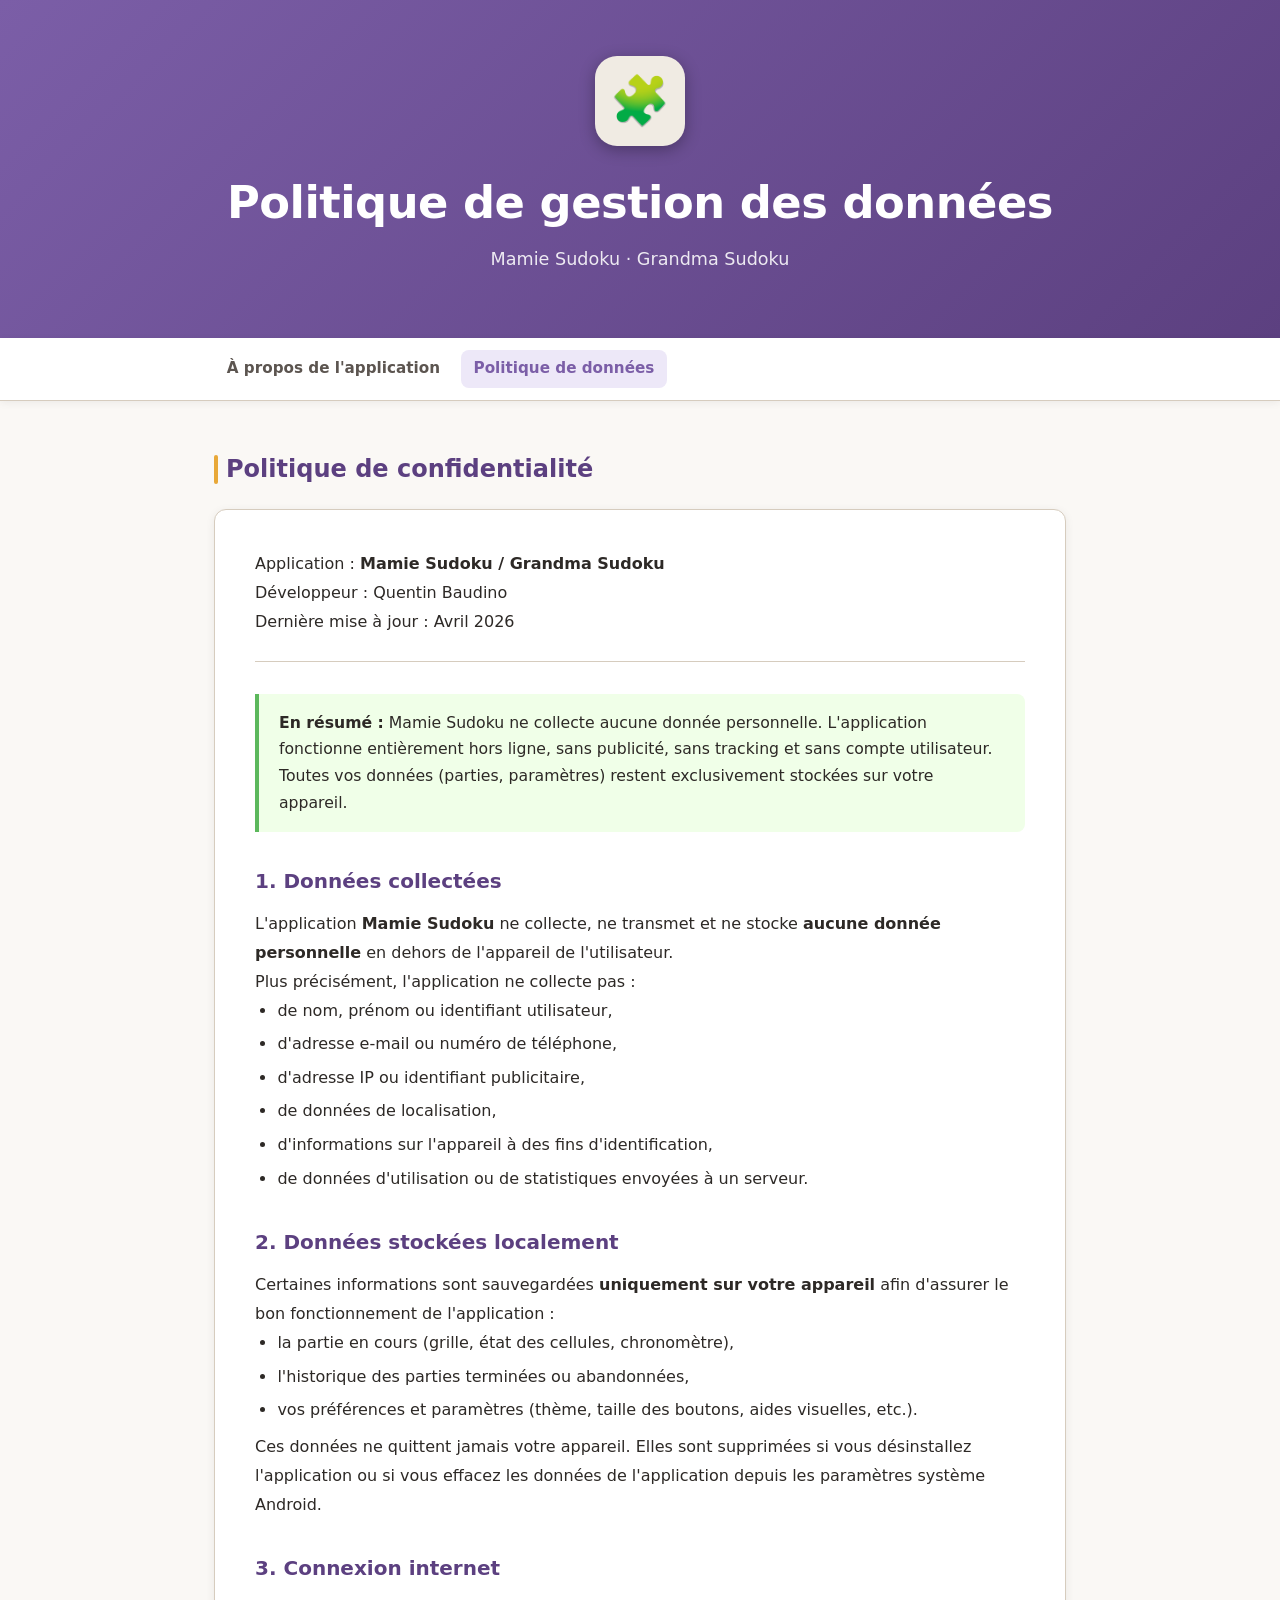
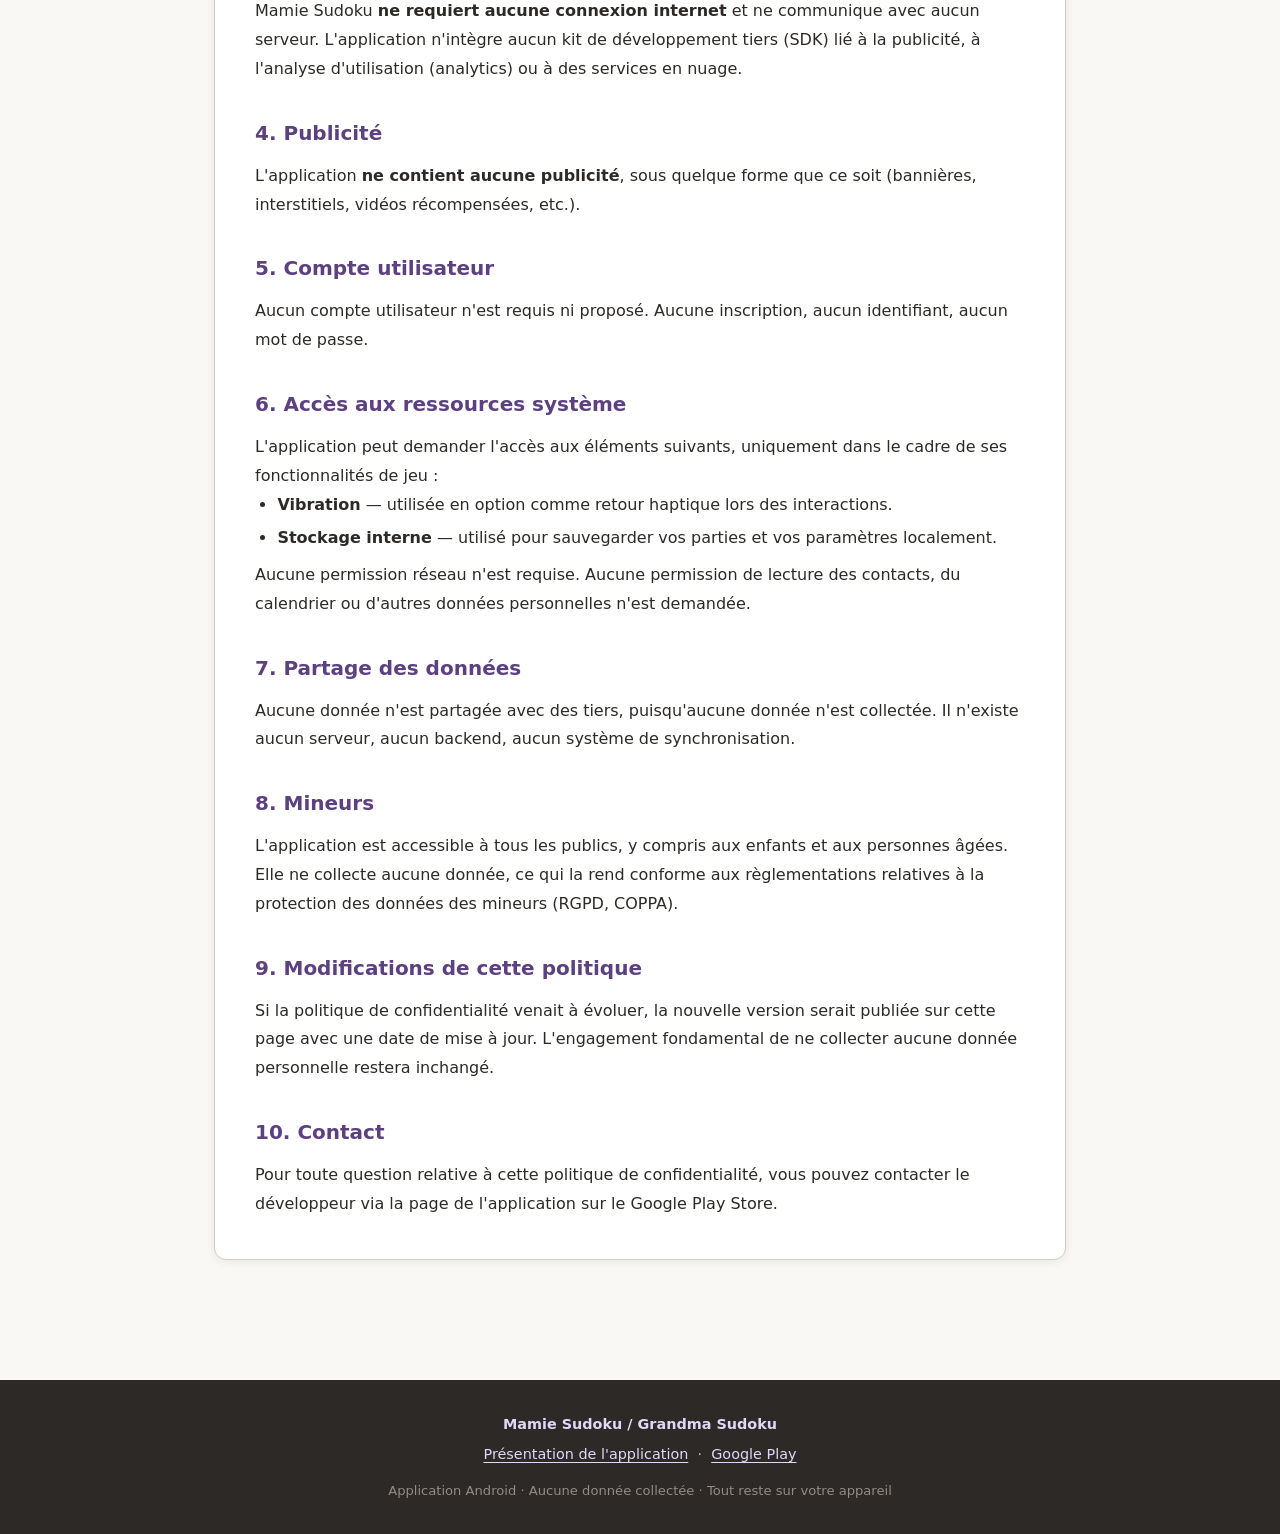
==== privacy.html @ 6152c251 "Create static website for Grandma Sudoku / Mamie Sudoku Agent-Logs-Url: https://github.com/quentinbd" ====
<!DOCTYPE html>
<html lang="fr">
<head>
  <meta charset="UTF-8" />
  <meta name="viewport" content="width=device-width, initial-scale=1.0" />
  <title>Politique de gestion des données – Mamie Sudoku</title>
  <meta name="description" content="Politique de confidentialité et de gestion des données de l'application Android Mamie Sudoku (Grandma Sudoku). L'application ne collecte aucune donnée personnelle." />
  <link rel="stylesheet" href="css/style.css" />
</head>
<body>

  <a class="skip-link" href="#main-content">Aller au contenu principal</a>

  <!-- ===== HERO ===== -->
  <header class="site-header" role="banner">
    <div class="container">
      <div class="app-icon" role="img" aria-label="Icône de l'application Mamie Sudoku">🧩</div>
      <h1>Politique de gestion des données</h1>
      <p class="header-subtitle">Mamie Sudoku · Grandma Sudoku</p>
    </div>
  </header>

  <!-- ===== NAV ===== -->
  <nav class="site-nav" aria-label="Navigation principale">
    <div class="container">
      <a href="index.html">À propos de l'application</a>
      <a href="privacy.html" class="active">Politique de données</a>
    </div>
  </nav>

  <!-- ===== MAIN ===== -->
  <main id="main-content">
    <div class="container">
      <section aria-labelledby="privacy-title">
        <h2 class="section-title" id="privacy-title">Politique de confidentialité</h2>

        <div class="policy-content">

          <p class="policy-meta">
            Application&nbsp;: <strong>Mamie Sudoku / Grandma Sudoku</strong><br />
            Développeur&nbsp;: Quentin Baudino<br />
            Dernière mise à jour&nbsp;: Avril 2026
          </p>

          <div class="highlight-box">
            <strong>En résumé&nbsp;:</strong> Mamie Sudoku ne collecte aucune donnée personnelle.
            L'application fonctionne entièrement hors ligne, sans publicité, sans tracking et sans compte utilisateur.
            Toutes vos données (parties, paramètres) restent exclusivement stockées sur votre appareil.
          </div>

          <h2>1. Données collectées</h2>
          <p>
            L'application <strong>Mamie Sudoku</strong> ne collecte, ne transmet et ne stocke
            <strong>aucune donnée personnelle</strong> en dehors de l'appareil de l'utilisateur.
          </p>
          <p>
            Plus précisément, l'application ne collecte pas&nbsp;:
          </p>
          <ul>
            <li>de nom, prénom ou identifiant utilisateur,</li>
            <li>d'adresse e-mail ou numéro de téléphone,</li>
            <li>d'adresse IP ou identifiant publicitaire,</li>
            <li>de données de localisation,</li>
            <li>d'informations sur l'appareil à des fins d'identification,</li>
            <li>de données d'utilisation ou de statistiques envoyées à un serveur.</li>
          </ul>

          <h2>2. Données stockées localement</h2>
          <p>
            Certaines informations sont sauvegardées <strong>uniquement sur votre appareil</strong>
            afin d'assurer le bon fonctionnement de l'application&nbsp;:
          </p>
          <ul>
            <li>la partie en cours (grille, état des cellules, chronomètre),</li>
            <li>l'historique des parties terminées ou abandonnées,</li>
            <li>vos préférences et paramètres (thème, taille des boutons, aides visuelles, etc.).</li>
          </ul>
          <p>
            Ces données ne quittent jamais votre appareil. Elles sont supprimées si vous désinstallez l'application
            ou si vous effacez les données de l'application depuis les paramètres système Android.
          </p>

          <h2>3. Connexion internet</h2>
          <p>
            Mamie Sudoku <strong>ne requiert aucune connexion internet</strong> et ne communique avec aucun serveur.
            L'application n'intègre aucun kit de développement tiers (SDK) lié à la publicité, à l'analyse
            d'utilisation (analytics) ou à des services en nuage.
          </p>

          <h2>4. Publicité</h2>
          <p>
            L'application <strong>ne contient aucune publicité</strong>, sous quelque forme que ce soit (bannières,
            interstitiels, vidéos récompensées, etc.).
          </p>

          <h2>5. Compte utilisateur</h2>
          <p>
            Aucun compte utilisateur n'est requis ni proposé. Aucune inscription, aucun identifiant,
            aucun mot de passe.
          </p>

          <h2>6. Accès aux ressources système</h2>
          <p>
            L'application peut demander l'accès aux éléments suivants, uniquement dans le cadre de ses fonctionnalités
            de jeu&nbsp;:
          </p>
          <ul>
            <li><strong>Vibration</strong> — utilisée en option comme retour haptique lors des interactions.</li>
            <li><strong>Stockage interne</strong> — utilisé pour sauvegarder vos parties et vos paramètres localement.</li>
          </ul>
          <p>
            Aucune permission réseau n'est requise. Aucune permission de lecture des contacts,
            du calendrier ou d'autres données personnelles n'est demandée.
          </p>

          <h2>7. Partage des données</h2>
          <p>
            Aucune donnée n'est partagée avec des tiers, puisqu'aucune donnée n'est collectée.
            Il n'existe aucun serveur, aucun backend, aucun système de synchronisation.
          </p>

          <h2>8. Mineurs</h2>
          <p>
            L'application est accessible à tous les publics, y compris aux enfants et aux personnes âgées.
            Elle ne collecte aucune donnée, ce qui la rend conforme aux règlementations relatives
            à la protection des données des mineurs (RGPD, COPPA).
          </p>

          <h2>9. Modifications de cette politique</h2>
          <p>
            Si la politique de confidentialité venait à évoluer, la nouvelle version serait publiée
            sur cette page avec une date de mise à jour. L'engagement fondamental de ne collecter
            aucune donnée personnelle restera inchangé.
          </p>

          <h2>10. Contact</h2>
          <p>
            Pour toute question relative à cette politique de confidentialité, vous pouvez contacter
            le développeur via la page de l'application sur le Google Play Store.
          </p>

        </div>
      </section>
    </div>
  </main>

  <!-- ===== FOOTER ===== -->
  <footer class="site-footer" role="contentinfo">
    <div class="container">
      <p>
        <strong style="color:#e0d8f8;">Mamie Sudoku / Grandma Sudoku</strong>
      </p>
      <p>
        <a href="index.html">Présentation de l'application</a>
        &nbsp;·&nbsp;
        <a href="https://play.google.com/store" rel="noopener noreferrer">Google Play</a>
      </p>
      <p style="margin-top: 0.8rem; font-size: 0.82rem; opacity: 0.65;">
        Application Android · Aucune donnée collectée · Tout reste sur votre appareil
      </p>
    </div>
  </footer>

</body>
</html>
---- css/style.css ----
/* =========================================================
   Grandma Sudoku – Static Website Styles
   ========================================================= */

/* ---------- Reset & Base ---------- */
*, *::before, *::after {
  box-sizing: border-box;
  margin: 0;
  padding: 0;
}

:root {
  --color-bg:          #faf8f5;
  --color-bg-alt:      #f0ebe3;
  --color-surface:     #ffffff;
  --color-primary:     #7b5ea7;
  --color-primary-dk:  #5c4080;
  --color-accent:      #e8a838;
  --color-text:        #2d2926;
  --color-text-light:  #5c5550;
  --color-border:      #d6ccbe;
  --color-badge-bg:    #ede8f8;
  --color-badge-text:  #5c4080;
  --radius:            12px;
  --radius-sm:         8px;
  --shadow:            0 4px 20px rgba(0,0,0,0.08);
  --shadow-card:       0 2px 10px rgba(0,0,0,0.07);
  --font:              'Segoe UI', system-ui, -apple-system, sans-serif;
  --max-w:             900px;
  --transition:        0.2s ease;
}

html {
  scroll-behavior: smooth;
}

body {
  font-family: var(--font);
  background: var(--color-bg);
  color: var(--color-text);
  line-height: 1.7;
  font-size: 1.05rem;
}

a {
  color: var(--color-primary);
  text-decoration: underline;
  text-underline-offset: 3px;
  transition: color var(--transition);
}

a:hover {
  color: var(--color-primary-dk);
}

img {
  max-width: 100%;
}

/* ---------- Layout helpers ---------- */
.container {
  max-width: var(--max-w);
  margin: 0 auto;
  padding: 0 1.5rem;
}

/* ---------- Skip link (accessibility) ---------- */
.skip-link {
  position: absolute;
  top: -100%;
  left: 1rem;
  background: var(--color-primary);
  color: #fff;
  padding: 0.5rem 1rem;
  border-radius: var(--radius-sm);
  font-weight: 600;
  z-index: 1000;
  text-decoration: none;
}
.skip-link:focus {
  top: 1rem;
}

/* ---------- Header / Hero ---------- */
.site-header {
  background: linear-gradient(135deg, var(--color-primary) 0%, #5c4080 100%);
  color: #fff;
  padding: 3.5rem 0 2.5rem;
  text-align: center;
}

.app-icon {
  width: 90px;
  height: 90px;
  border-radius: 22px;
  margin-bottom: 1.2rem;
  box-shadow: 0 4px 16px rgba(0,0,0,0.3);
  background: var(--color-bg-alt);
  display: inline-flex;
  align-items: center;
  justify-content: center;
  font-size: 3rem;
}

.site-header h1 {
  font-size: clamp(1.8rem, 5vw, 2.8rem);
  font-weight: 800;
  letter-spacing: -0.5px;
  margin-bottom: 0.25rem;
}

.header-subtitle {
  font-size: 1.1rem;
  opacity: 0.88;
  margin-bottom: 1.4rem;
}

.badge-row {
  display: flex;
  flex-wrap: wrap;
  gap: 0.6rem;
  justify-content: center;
}

.badge {
  display: inline-flex;
  align-items: center;
  gap: 0.35rem;
  background: rgba(255,255,255,0.18);
  border: 1px solid rgba(255,255,255,0.3);
  border-radius: 999px;
  padding: 0.3rem 0.85rem;
  font-size: 0.88rem;
  font-weight: 600;
  color: #fff;
  backdrop-filter: blur(4px);
}

/* ---------- Nav ---------- */
.site-nav {
  background: var(--color-surface);
  border-bottom: 1px solid var(--color-border);
  position: sticky;
  top: 0;
  z-index: 100;
  box-shadow: 0 2px 8px rgba(0,0,0,0.06);
}

.site-nav .container {
  display: flex;
  gap: 0.5rem;
  padding-top: 0.75rem;
  padding-bottom: 0.75rem;
  overflow-x: auto;
}

.site-nav a {
  text-decoration: none;
  font-weight: 600;
  font-size: 0.95rem;
  color: var(--color-text-light);
  padding: 0.4rem 0.8rem;
  border-radius: var(--radius-sm);
  white-space: nowrap;
  transition: background var(--transition), color var(--transition);
}

.site-nav a:hover,
.site-nav a.active {
  background: var(--color-badge-bg);
  color: var(--color-primary);
}

/* ---------- Main content ---------- */
main {
  padding: 3rem 0 4rem;
}

/* ---------- Sections ---------- */
section {
  margin-bottom: 3.5rem;
}

.section-title {
  font-size: 1.5rem;
  font-weight: 700;
  color: var(--color-primary-dk);
  margin-bottom: 1.2rem;
  display: flex;
  align-items: center;
  gap: 0.5rem;
}

.section-title::before {
  content: '';
  display: inline-block;
  width: 4px;
  height: 1.2em;
  background: var(--color-accent);
  border-radius: 2px;
  flex-shrink: 0;
}

/* ---------- Description card ---------- */
.description-card {
  background: var(--color-surface);
  border-radius: var(--radius);
  box-shadow: var(--shadow-card);
  padding: 2rem;
  border: 1px solid var(--color-border);
  font-size: 1.05rem;
  line-height: 1.8;
}

/* ---------- Feature & Settings grids ---------- */
.feature-grid {
  display: grid;
  grid-template-columns: repeat(auto-fill, minmax(260px, 1fr));
  gap: 1rem;
}

.feature-card {
  background: var(--color-surface);
  border: 1px solid var(--color-border);
  border-radius: var(--radius);
  box-shadow: var(--shadow-card);
  padding: 1.25rem 1.4rem;
  display: flex;
  align-items: flex-start;
  gap: 0.8rem;
  transition: box-shadow var(--transition), transform var(--transition);
}

.feature-card:hover {
  box-shadow: var(--shadow);
  transform: translateY(-2px);
}

.feature-icon {
  font-size: 1.5rem;
  line-height: 1;
  flex-shrink: 0;
  margin-top: 0.15rem;
}

.feature-card p {
  font-size: 0.97rem;
  color: var(--color-text);
  line-height: 1.55;
}

/* ---------- Settings list ---------- */
.settings-list {
  background: var(--color-surface);
  border: 1px solid var(--color-border);
  border-radius: var(--radius);
  box-shadow: var(--shadow-card);
  overflow: hidden;
}

.settings-list li {
  display: flex;
  align-items: center;
  gap: 0.7rem;
  padding: 0.85rem 1.4rem;
  list-style: none;
  font-size: 0.98rem;
  border-bottom: 1px solid var(--color-bg-alt);
}

.settings-list li:last-child {
  border-bottom: none;
}

.settings-list .s-icon {
  font-size: 1.2rem;
  flex-shrink: 0;
}

/* ---------- Commitment / positioning strip ---------- */
.commitment-strip {
  background: linear-gradient(135deg, var(--color-badge-bg), #f5f0ff);
  border: 1px solid #d4c8f0;
  border-radius: var(--radius);
  padding: 2rem;
}

.commitment-grid {
  display: grid;
  grid-template-columns: repeat(auto-fill, minmax(190px, 1fr));
  gap: 1rem;
  margin-top: 1rem;
}

.commitment-item {
  display: flex;
  flex-direction: column;
  align-items: center;
  text-align: center;
  gap: 0.5rem;
  background: var(--color-surface);
  border-radius: var(--radius-sm);
  padding: 1.2rem 1rem;
  box-shadow: var(--shadow-card);
}

.commitment-item .ci-icon {
  font-size: 2rem;
}

.commitment-item strong {
  font-size: 0.95rem;
  color: var(--color-primary-dk);
}

.commitment-item span {
  font-size: 0.85rem;
  color: var(--color-text-light);
}

/* ---------- Platform tags ---------- */
.platform-tags {
  display: flex;
  flex-wrap: wrap;
  gap: 0.5rem;
  margin-top: 0.8rem;
}

.platform-tag {
  background: var(--color-badge-bg);
  color: var(--color-badge-text);
  border-radius: 999px;
  padding: 0.25rem 0.75rem;
  font-size: 0.88rem;
  font-weight: 600;
}

/* ---------- CTA button ---------- */
.cta-wrapper {
  text-align: center;
  margin-top: 2rem;
}

.btn-cta {
  display: inline-flex;
  align-items: center;
  gap: 0.5rem;
  background: var(--color-primary);
  color: #fff;
  font-weight: 700;
  font-size: 1rem;
  padding: 0.85rem 2rem;
  border-radius: 999px;
  text-decoration: none;
  box-shadow: 0 4px 14px rgba(123,94,167,0.4);
  transition: background var(--transition), box-shadow var(--transition), transform var(--transition);
}

.btn-cta:hover {
  background: var(--color-primary-dk);
  color: #fff;
  box-shadow: 0 6px 18px rgba(92,64,128,0.45);
  transform: translateY(-1px);
}

/* ---------- Footer ---------- */
.site-footer {
  background: var(--color-text);
  color: #c8c0bc;
  padding: 2rem 0;
  text-align: center;
  font-size: 0.9rem;
}

.site-footer a {
  color: #e0d8f8;
}

.site-footer p + p {
  margin-top: 0.4rem;
}

/* ---------- Privacy-policy page specific ---------- */
.policy-content {
  background: var(--color-surface);
  border: 1px solid var(--color-border);
  border-radius: var(--radius);
  box-shadow: var(--shadow-card);
  padding: 2.5rem;
}

.policy-content h2 {
  font-size: 1.25rem;
  color: var(--color-primary-dk);
  margin: 2rem 0 0.75rem;
}

.policy-content h2:first-child {
  margin-top: 0;
}

.policy-content p,
.policy-content li {
  font-size: 1rem;
  line-height: 1.8;
  color: var(--color-text);
}

.policy-content ul,
.policy-content ol {
  margin-left: 1.4rem;
  margin-bottom: 0.5rem;
}

.policy-content ul li {
  margin-bottom: 0.3rem;
}

.policy-meta {
  font-size: 0.9rem;
  color: var(--color-text-light);
  margin-bottom: 2rem;
  padding-bottom: 1.5rem;
  border-bottom: 1px solid var(--color-border);
}

.highlight-box {
  background: #f0ffe8;
  border-left: 4px solid #5cb85c;
  border-radius: 0 var(--radius-sm) var(--radius-sm) 0;
  padding: 1rem 1.25rem;
  margin: 1.5rem 0;
  font-size: 0.98rem;
}

/* ---------- Responsive ---------- */
@media (max-width: 600px) {
  .policy-content {
    padding: 1.5rem 1.25rem;
  }

  .description-card {
    padding: 1.4rem;
  }

  .commitment-strip {
    padding: 1.4rem;
  }
}
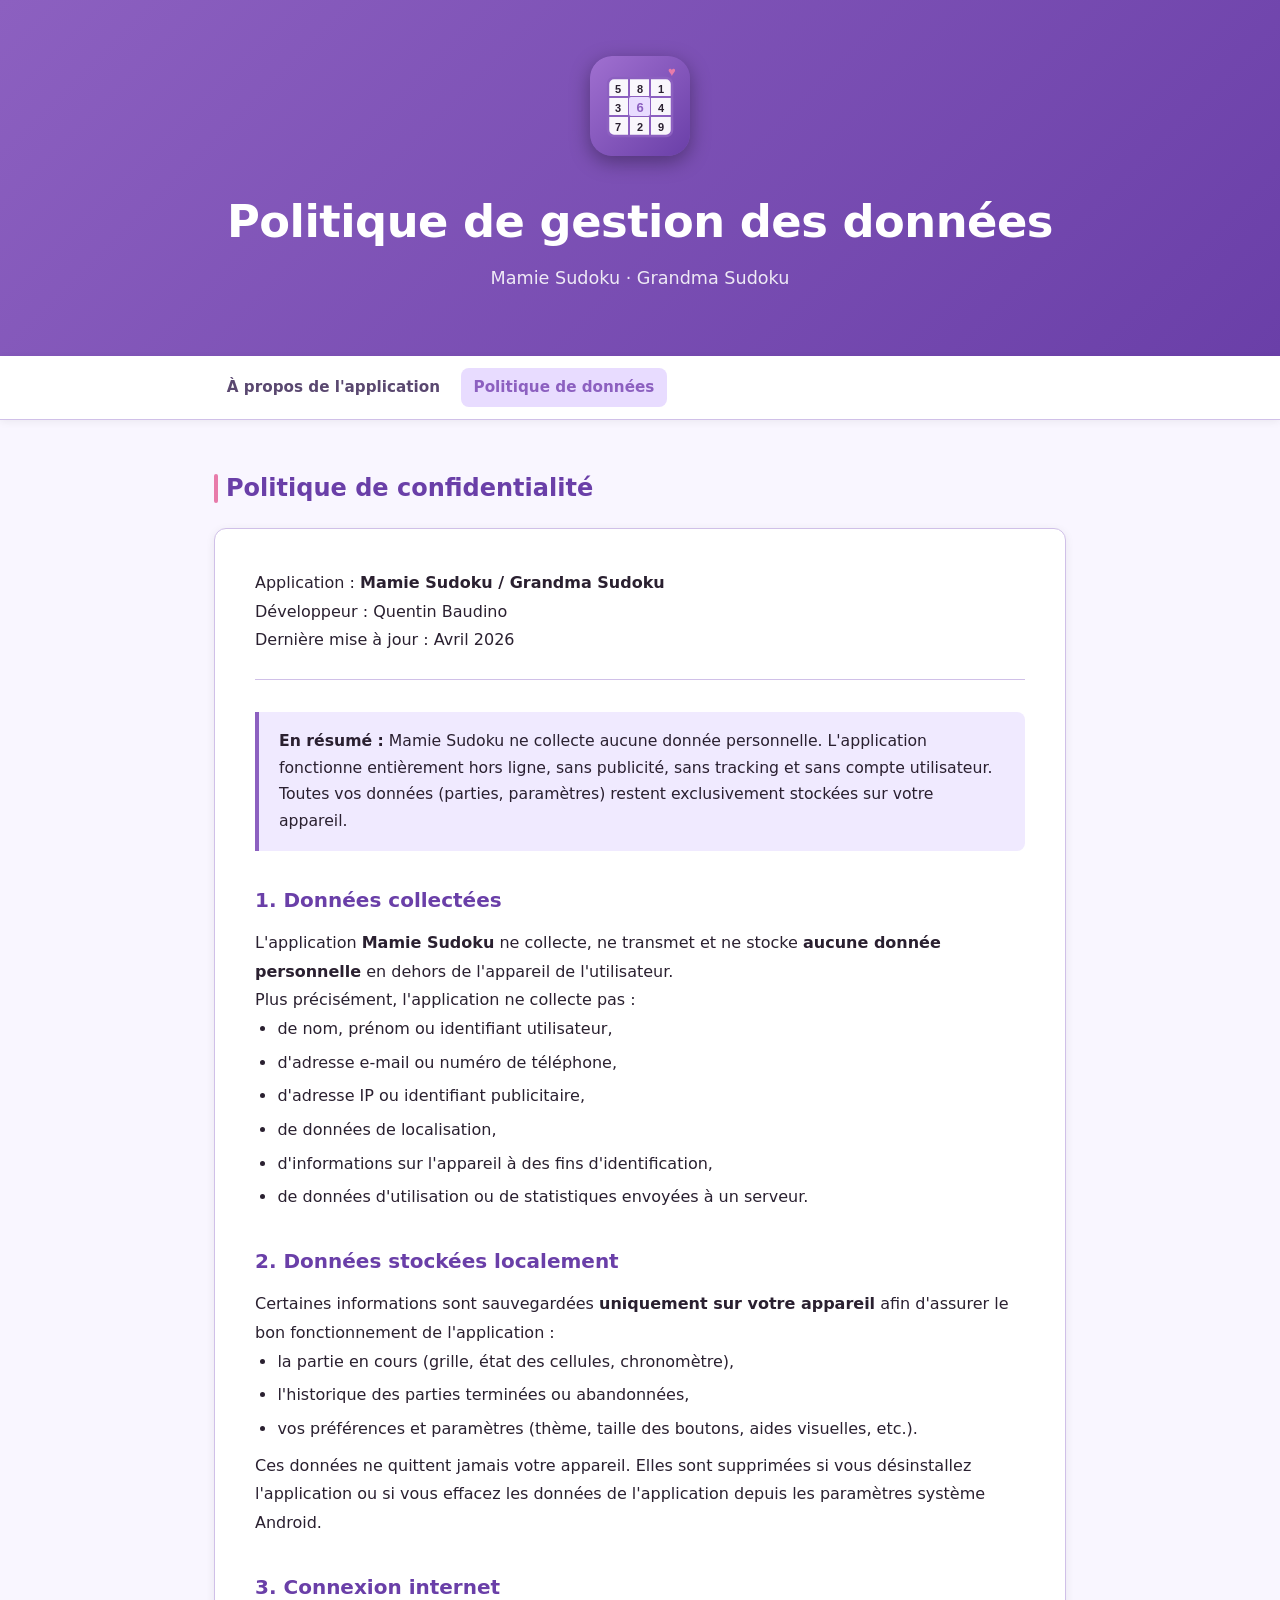
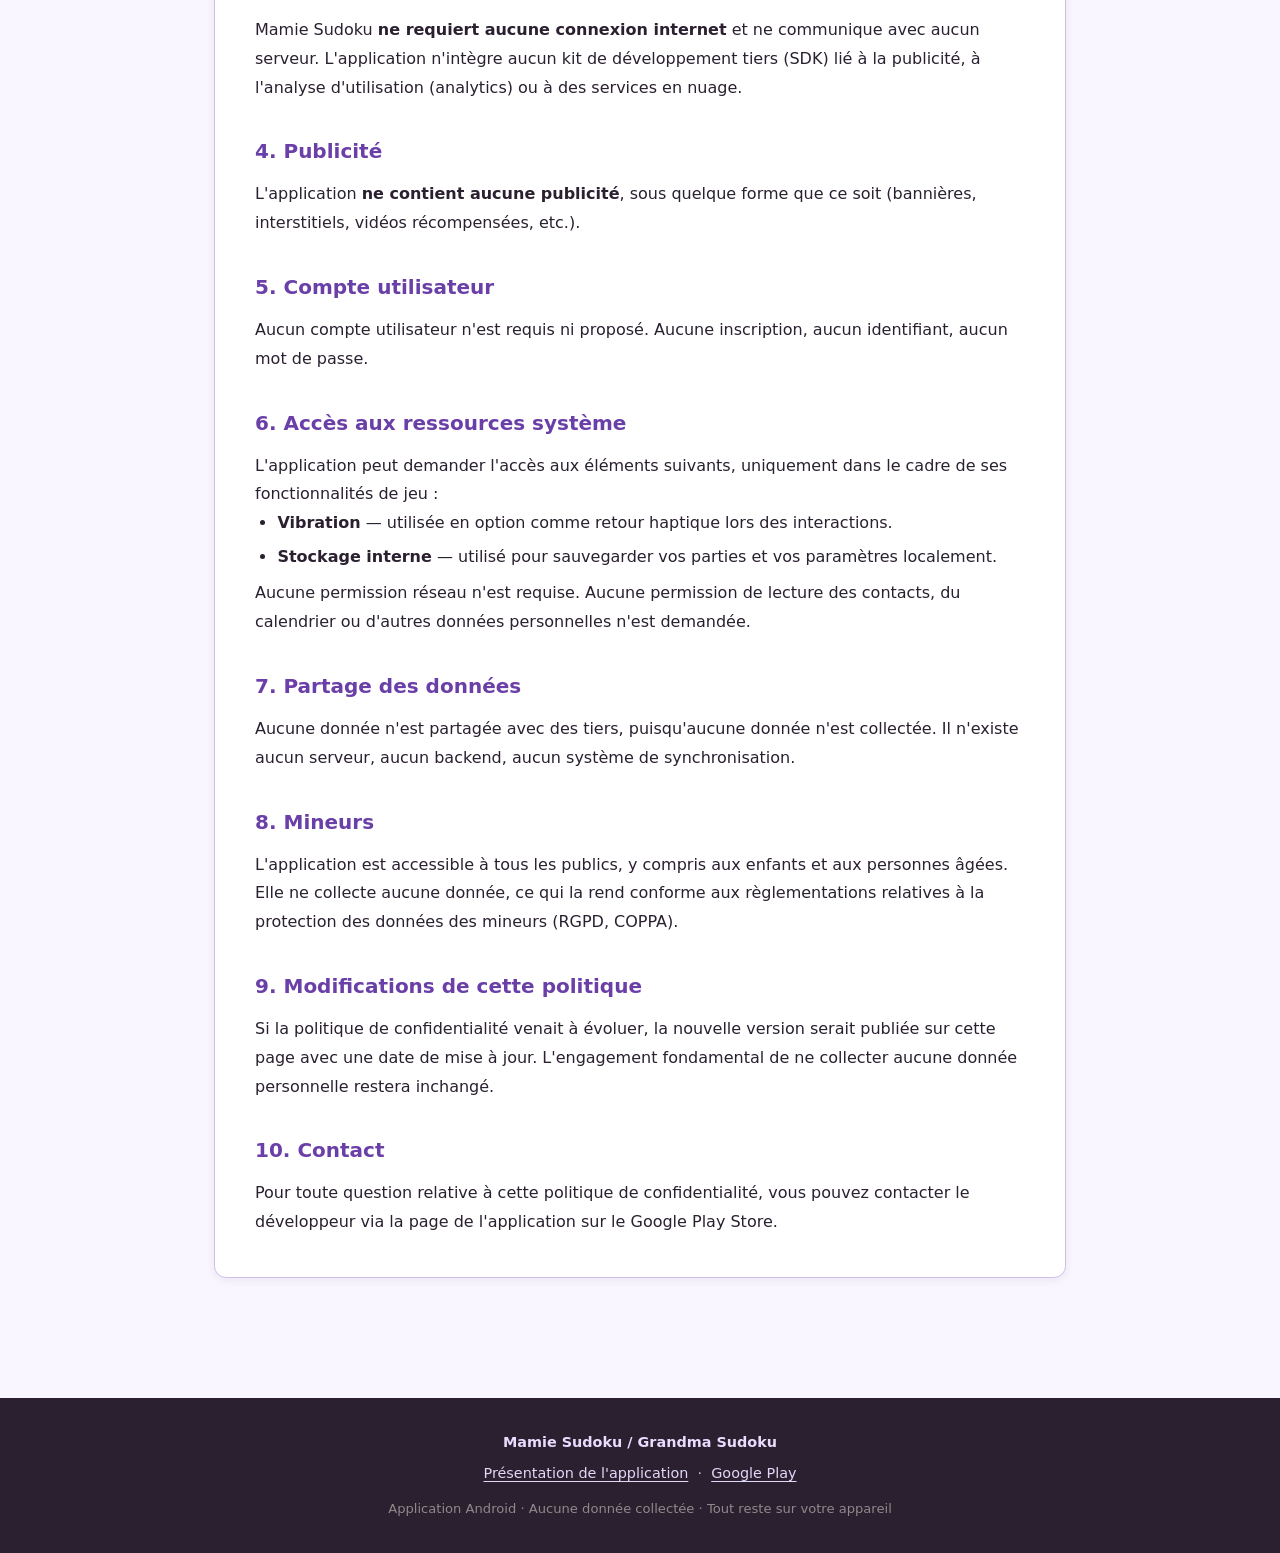
==== commit 2ac730d2: "Redesign website colours and icon to match app icon (purple/pink palette, favicon, icon image) Agent" ====
--- a/privacy.html
+++ b/privacy.html
@@ -6,6 +6,7 @@
   <title>Politique de gestion des données – Mamie Sudoku</title>
   <meta name="description" content="Politique de confidentialité et de gestion des données de l'application Android Mamie Sudoku (Grandma Sudoku). L'application ne collecte aucune donnée personnelle." />
   <link rel="stylesheet" href="css/style.css" />
+  <link rel="icon" href="img/icon.svg" type="image/svg+xml" />
 </head>
 <body>
 
@@ -14,7 +15,9 @@
   <!-- ===== HERO ===== -->
   <header class="site-header" role="banner">
     <div class="container">
-      <div class="app-icon" role="img" aria-label="Icône de l'application Mamie Sudoku">🧩</div>
+      <div class="app-icon" role="img" aria-label="Icône de l'application Mamie Sudoku">
+        <img src="img/icon.svg" alt="Icône Mamie Sudoku" />
+      </div>
       <h1>Politique de gestion des données</h1>
       <p class="header-subtitle">Mamie Sudoku · Grandma Sudoku</p>
     </div>
@@ -148,7 +151,7 @@
   <footer class="site-footer" role="contentinfo">
     <div class="container">
       <p>
-        <strong style="color:#e0d8f8;">Mamie Sudoku / Grandma Sudoku</strong>
+        <strong style="color:#e8dcff;">Mamie Sudoku / Grandma Sudoku</strong>
       </p>
       <p>
         <a href="index.html">Présentation de l'application</a>
--- a/css/style.css
+++ b/css/style.css
@@ -10,17 +10,17 @@
 }
 
 :root {
-  --color-bg:          #faf8f5;
-  --color-bg-alt:      #f0ebe3;
+  --color-bg:          #f9f6ff;
+  --color-bg-alt:      #ede5f8;
   --color-surface:     #ffffff;
-  --color-primary:     #7b5ea7;
-  --color-primary-dk:  #5c4080;
-  --color-accent:      #e8a838;
-  --color-text:        #2d2926;
-  --color-text-light:  #5c5550;
-  --color-border:      #d6ccbe;
-  --color-badge-bg:    #ede8f8;
-  --color-badge-text:  #5c4080;
+  --color-primary:     #8c60c0;
+  --color-primary-dk:  #6a3fa8;
+  --color-accent:      #e87baa;
+  --color-text:        #2a2030;
+  --color-text-light:  #5a4870;
+  --color-border:      #d0c0e8;
+  --color-badge-bg:    #e8dcff;
+  --color-badge-text:  #6a3fa8;
   --radius:            12px;
   --radius-sm:         8px;
   --shadow:            0 4px 20px rgba(0,0,0,0.08);
@@ -83,23 +83,27 @@
 
 /* ---------- Header / Hero ---------- */
 .site-header {
-  background: linear-gradient(135deg, var(--color-primary) 0%, #5c4080 100%);
+  background: linear-gradient(135deg, var(--color-primary) 0%, var(--color-primary-dk) 100%);
   color: #fff;
   padding: 3.5rem 0 2.5rem;
   text-align: center;
 }
 
 .app-icon {
-  width: 90px;
-  height: 90px;
+  width: 100px;
+  height: 100px;
   border-radius: 22px;
   margin-bottom: 1.2rem;
-  box-shadow: 0 4px 16px rgba(0,0,0,0.3);
-  background: var(--color-bg-alt);
-  display: inline-flex;
-  align-items: center;
-  justify-content: center;
-  font-size: 3rem;
+  box-shadow: 0 6px 20px rgba(0,0,0,0.35);
+  display: inline-block;
+  overflow: hidden;
+}
+
+.app-icon img {
+  width: 100%;
+  height: 100%;
+  object-fit: cover;
+  display: block;
 }
 
 .site-header h1 {
@@ -279,8 +283,8 @@
 
 /* ---------- Commitment / positioning strip ---------- */
 .commitment-strip {
-  background: linear-gradient(135deg, var(--color-badge-bg), #f5f0ff);
-  border: 1px solid #d4c8f0;
+  background: linear-gradient(135deg, var(--color-badge-bg), #f2ecff);
+  border: 1px solid #c8b0e8;
   border-radius: var(--radius);
   padding: 2rem;
 }
@@ -425,8 +429,8 @@
 }
 
 .highlight-box {
-  background: #f0ffe8;
-  border-left: 4px solid #5cb85c;
+  background: #f0eaff;
+  border-left: 4px solid var(--color-primary);
   border-radius: 0 var(--radius-sm) var(--radius-sm) 0;
   padding: 1rem 1.25rem;
   margin: 1.5rem 0;
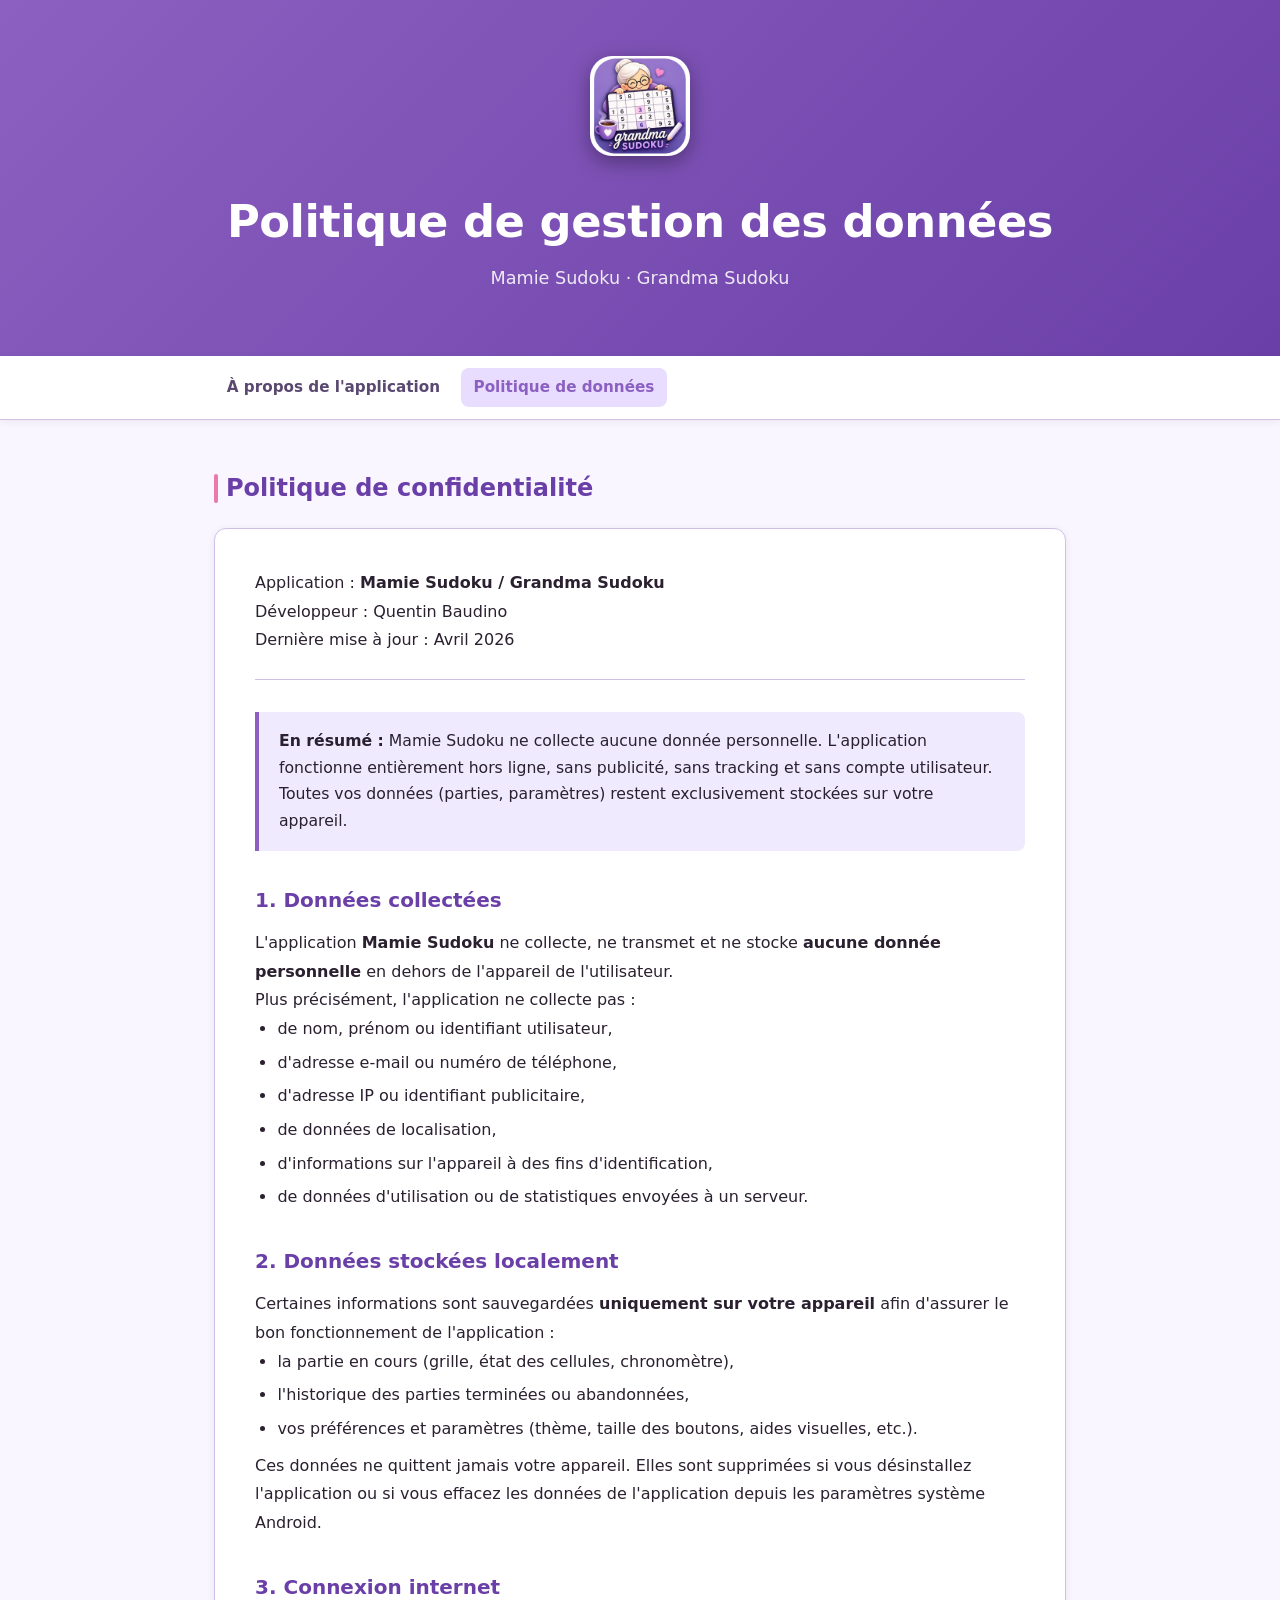
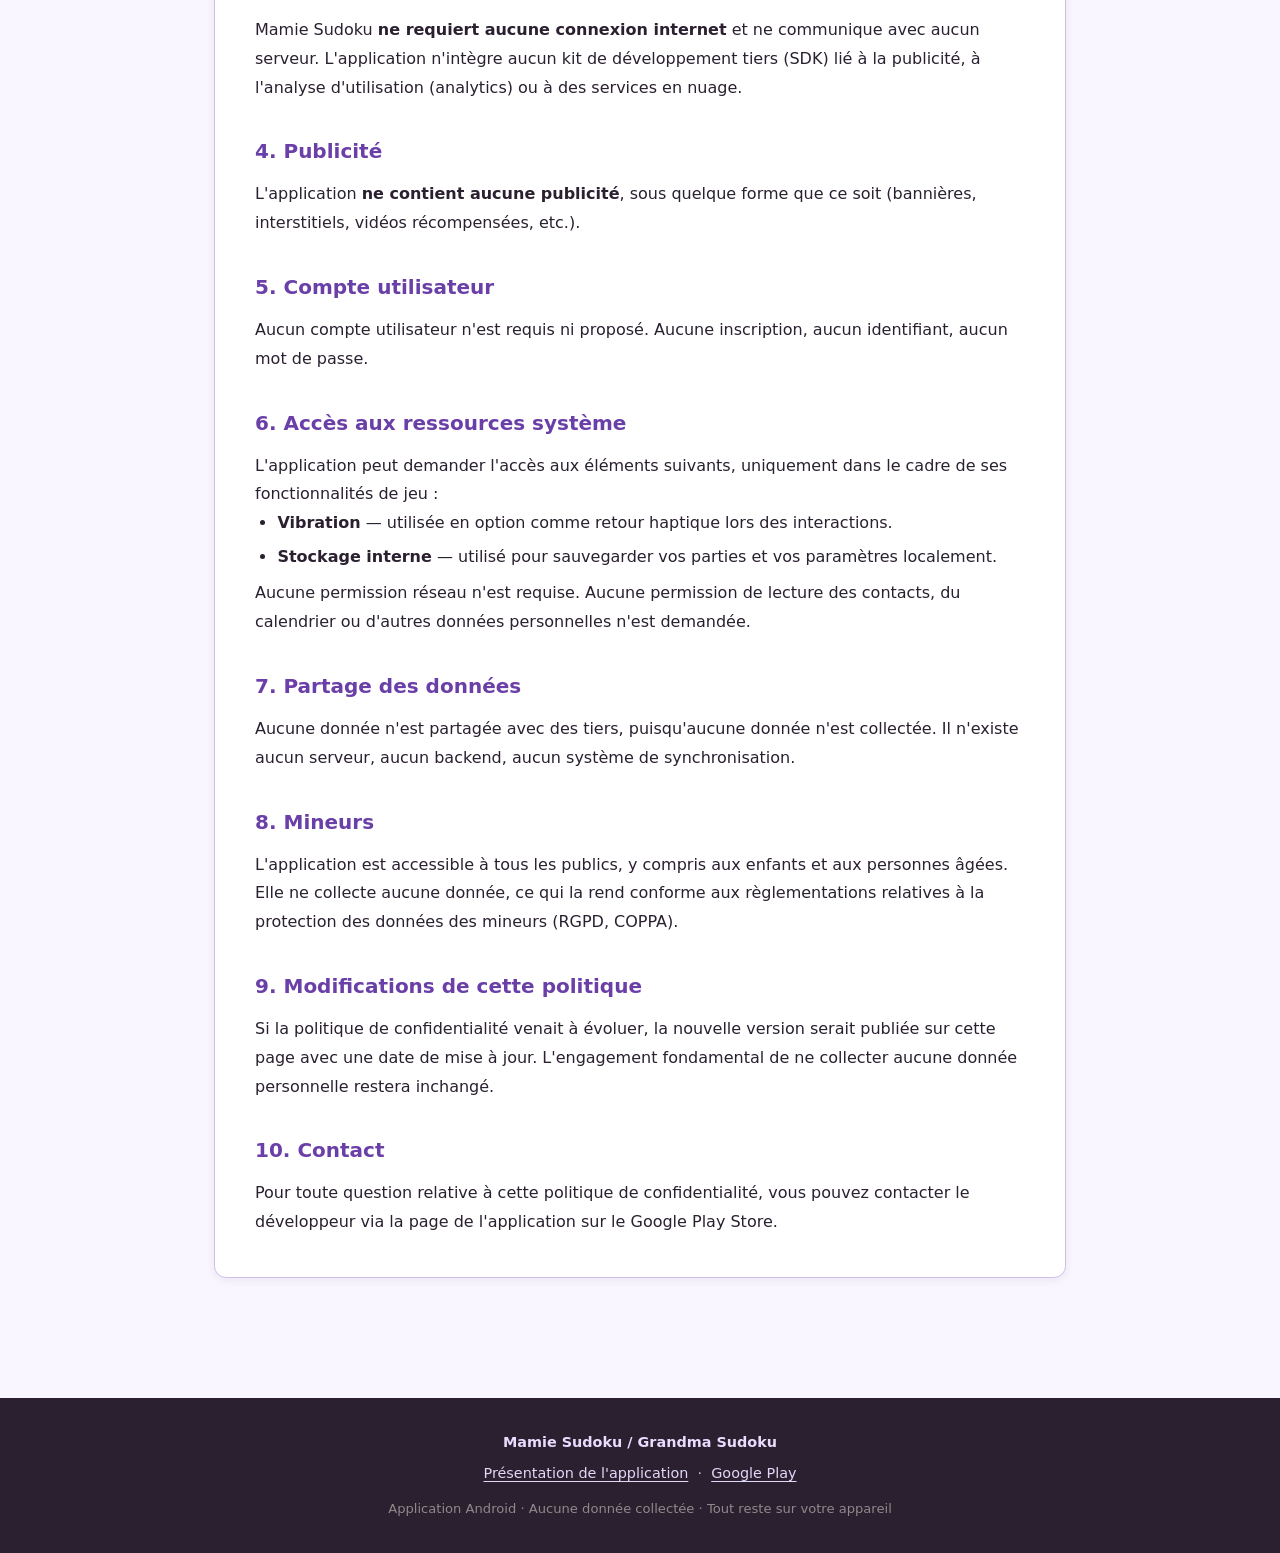
==== commit 8a986792: "Use real app icon PNG (from main) instead of SVG placeholder Agent-Logs-Url: https://github.com/quen" ====
--- a/privacy.html
+++ b/privacy.html
@@ -6,7 +6,7 @@
   <title>Politique de gestion des données – Mamie Sudoku</title>
   <meta name="description" content="Politique de confidentialité et de gestion des données de l'application Android Mamie Sudoku (Grandma Sudoku). L'application ne collecte aucune donnée personnelle." />
   <link rel="stylesheet" href="css/style.css" />
-  <link rel="icon" href="img/icon.svg" type="image/svg+xml" />
+  <link rel="icon" href="img/icon.png" type="image/png" />
 </head>
 <body>
 
@@ -16,7 +16,7 @@
   <header class="site-header" role="banner">
     <div class="container">
       <div class="app-icon" role="img" aria-label="Icône de l'application Mamie Sudoku">
-        <img src="img/icon.svg" alt="Icône Mamie Sudoku" />
+        <img src="img/icon.png" alt="Icône Mamie Sudoku" />
       </div>
       <h1>Politique de gestion des données</h1>
       <p class="header-subtitle">Mamie Sudoku · Grandma Sudoku</p>
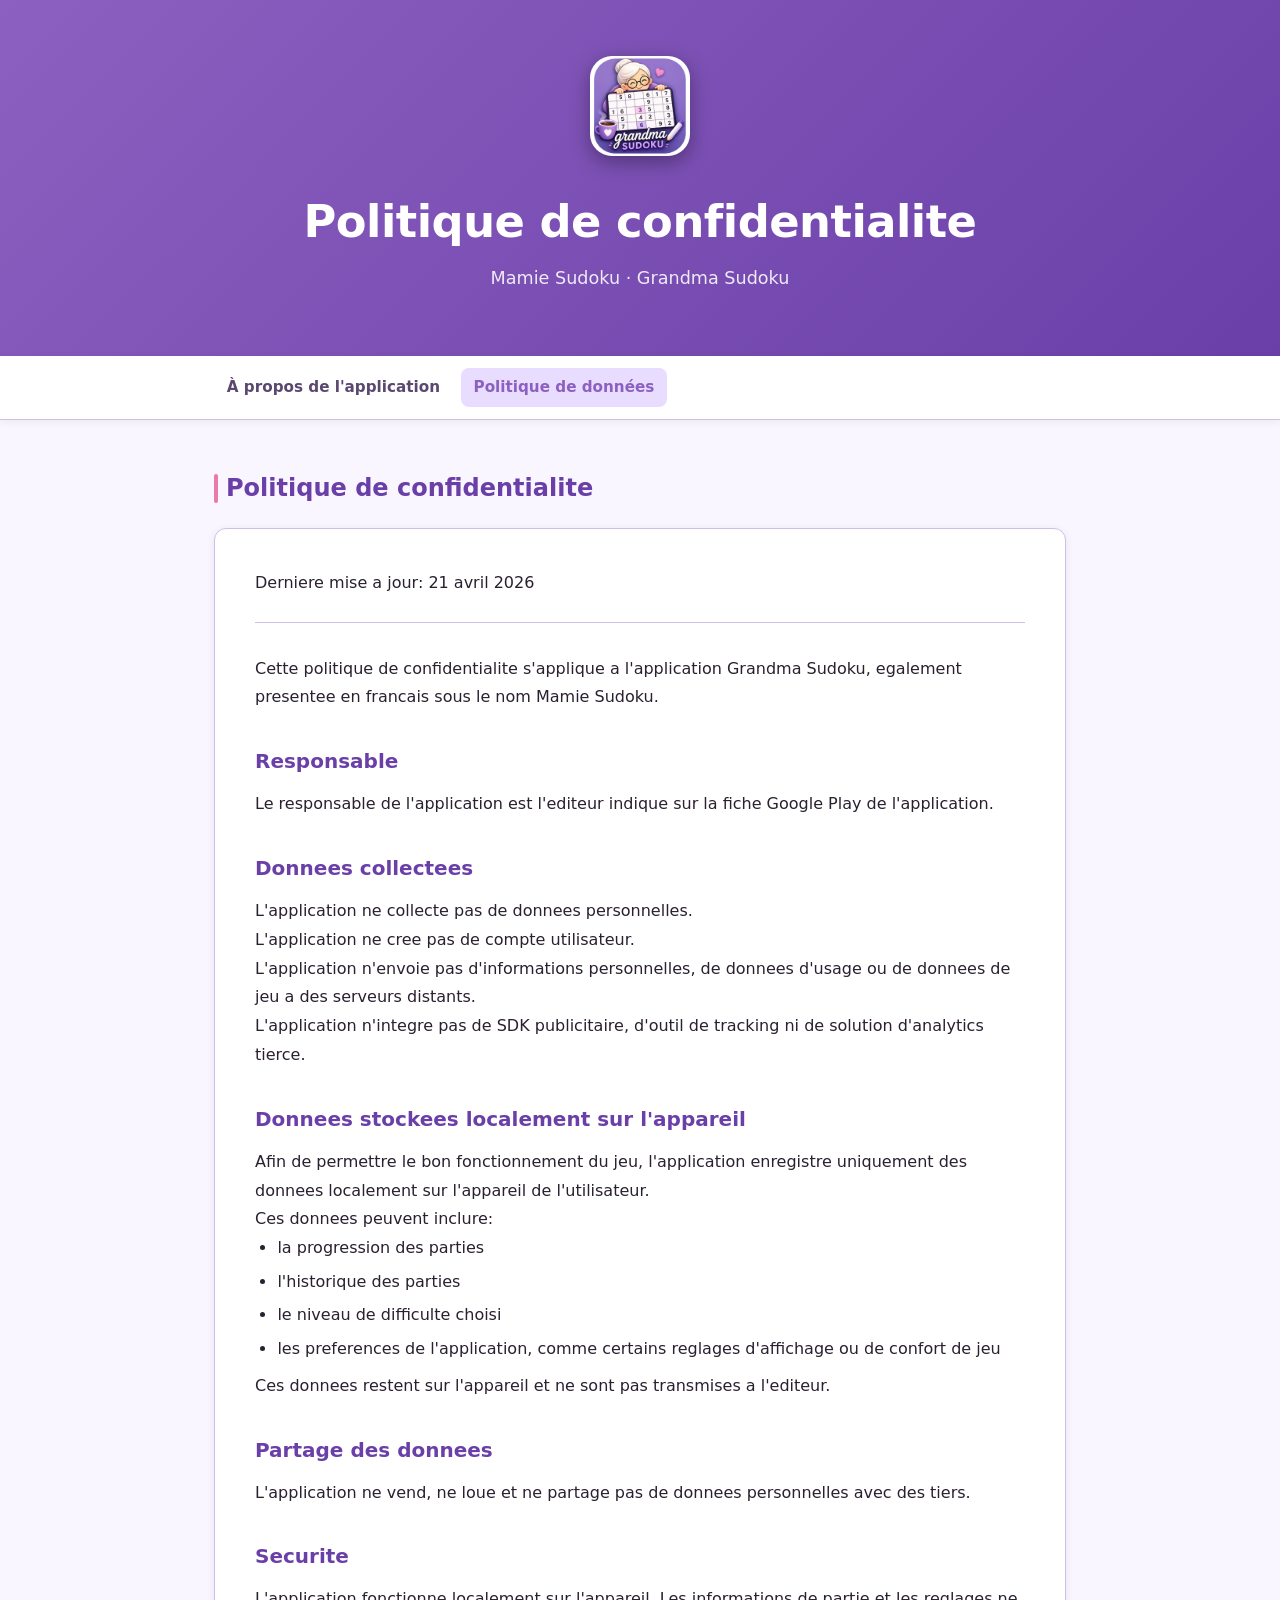
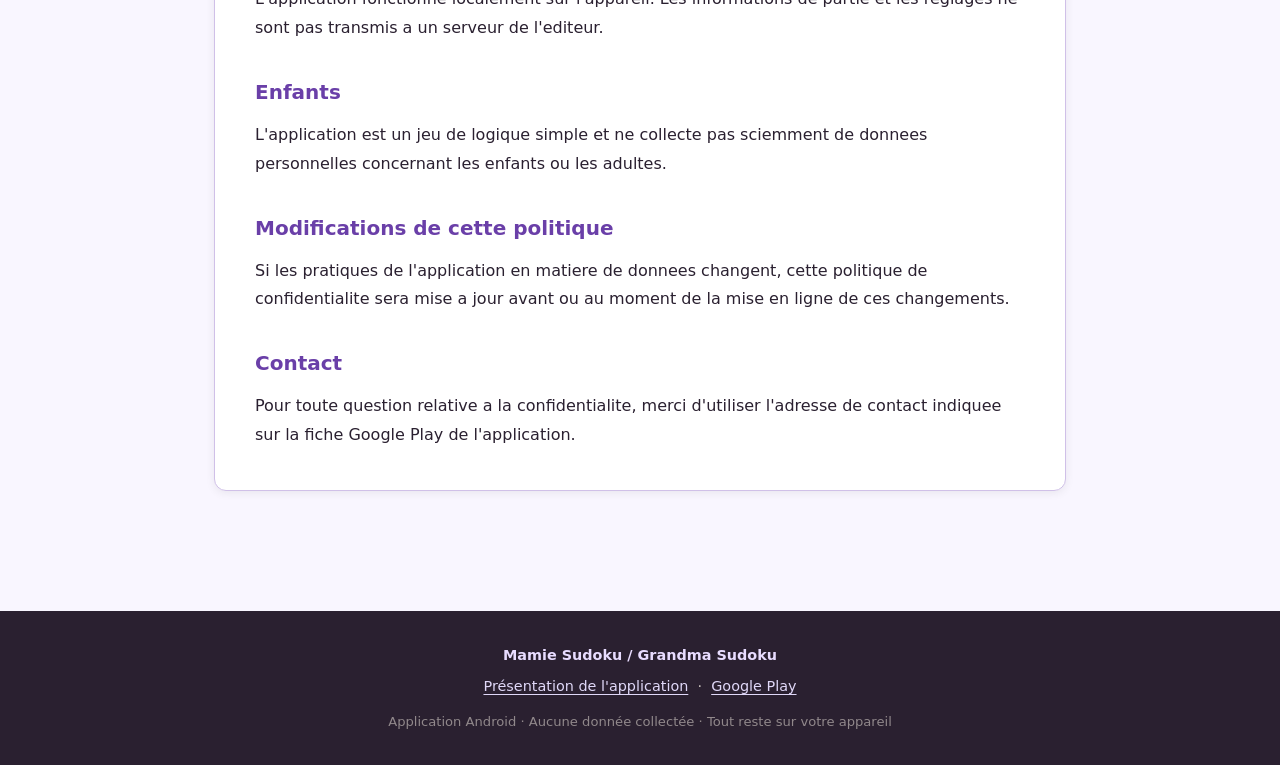
==== commit 31ba1e77: "Update privacy.html with new policy text Agent-Logs-Url: https://github.com/quentinbdno/grandma-sudo" ====
--- a/privacy.html
+++ b/privacy.html
@@ -3,8 +3,8 @@
 <head>
   <meta charset="UTF-8" />
   <meta name="viewport" content="width=device-width, initial-scale=1.0" />
-  <title>Politique de gestion des données – Mamie Sudoku</title>
-  <meta name="description" content="Politique de confidentialité et de gestion des données de l'application Android Mamie Sudoku (Grandma Sudoku). L'application ne collecte aucune donnée personnelle." />
+  <title>Politique de confidentialite – Mamie Sudoku</title>
+  <meta name="description" content="Politique de confidentialité de l'application Grandma Sudoku (Mamie Sudoku). L'application ne collecte aucune donnée personnelle." />
   <link rel="stylesheet" href="css/style.css" />
   <link rel="icon" href="img/icon.png" type="image/png" />
 </head>
@@ -18,7 +18,7 @@
       <div class="app-icon" role="img" aria-label="Icône de l'application Mamie Sudoku">
         <img src="img/icon.png" alt="Icône Mamie Sudoku" />
       </div>
-      <h1>Politique de gestion des données</h1>
+      <h1>Politique de confidentialite</h1>
       <p class="header-subtitle">Mamie Sudoku · Grandma Sudoku</p>
     </div>
   </header>
@@ -35,112 +35,48 @@
   <main id="main-content">
     <div class="container">
       <section aria-labelledby="privacy-title">
-        <h2 class="section-title" id="privacy-title">Politique de confidentialité</h2>
+        <h2 class="section-title" id="privacy-title">Politique de confidentialite</h2>
 
         <div class="policy-content">
 
-          <p class="policy-meta">
-            Application&nbsp;: <strong>Mamie Sudoku / Grandma Sudoku</strong><br />
-            Développeur&nbsp;: Quentin Baudino<br />
-            Dernière mise à jour&nbsp;: Avril 2026
-          </p>
+          <p class="policy-meta">Derniere mise a jour: 21 avril 2026</p>
 
-          <div class="highlight-box">
-            <strong>En résumé&nbsp;:</strong> Mamie Sudoku ne collecte aucune donnée personnelle.
-            L'application fonctionne entièrement hors ligne, sans publicité, sans tracking et sans compte utilisateur.
-            Toutes vos données (parties, paramètres) restent exclusivement stockées sur votre appareil.
-          </div>
+          <p>Cette politique de confidentialite s'applique a l'application Grandma Sudoku, egalement presentee en francais sous le nom Mamie Sudoku.</p>
 
-          <h2>1. Données collectées</h2>
-          <p>
-            L'application <strong>Mamie Sudoku</strong> ne collecte, ne transmet et ne stocke
-            <strong>aucune donnée personnelle</strong> en dehors de l'appareil de l'utilisateur.
-          </p>
-          <p>
-            Plus précisément, l'application ne collecte pas&nbsp;:
-          </p>
+          <h2>Responsable</h2>
+          <p>Le responsable de l'application est l'editeur indique sur la fiche Google Play de l'application.</p>
+
+          <h2>Donnees collectees</h2>
+          <p>L'application ne collecte pas de donnees personnelles.</p>
+          <p>L'application ne cree pas de compte utilisateur.</p>
+          <p>L'application n'envoie pas d'informations personnelles, de donnees d'usage ou de donnees de jeu a des serveurs distants.</p>
+          <p>L'application n'integre pas de SDK publicitaire, d'outil de tracking ni de solution d'analytics tierce.</p>
+
+          <h2>Donnees stockees localement sur l'appareil</h2>
+          <p>Afin de permettre le bon fonctionnement du jeu, l'application enregistre uniquement des donnees localement sur l'appareil de l'utilisateur.</p>
+          <p>Ces donnees peuvent inclure:</p>
           <ul>
-            <li>de nom, prénom ou identifiant utilisateur,</li>
-            <li>d'adresse e-mail ou numéro de téléphone,</li>
-            <li>d'adresse IP ou identifiant publicitaire,</li>
-            <li>de données de localisation,</li>
-            <li>d'informations sur l'appareil à des fins d'identification,</li>
-            <li>de données d'utilisation ou de statistiques envoyées à un serveur.</li>
+            <li>la progression des parties</li>
+            <li>l'historique des parties</li>
+            <li>le niveau de difficulte choisi</li>
+            <li>les preferences de l'application, comme certains reglages d'affichage ou de confort de jeu</li>
           </ul>
+          <p>Ces donnees restent sur l'appareil et ne sont pas transmises a l'editeur.</p>
 
-          <h2>2. Données stockées localement</h2>
-          <p>
-            Certaines informations sont sauvegardées <strong>uniquement sur votre appareil</strong>
-            afin d'assurer le bon fonctionnement de l'application&nbsp;:
-          </p>
-          <ul>
-            <li>la partie en cours (grille, état des cellules, chronomètre),</li>
-            <li>l'historique des parties terminées ou abandonnées,</li>
-            <li>vos préférences et paramètres (thème, taille des boutons, aides visuelles, etc.).</li>
-          </ul>
-          <p>
-            Ces données ne quittent jamais votre appareil. Elles sont supprimées si vous désinstallez l'application
-            ou si vous effacez les données de l'application depuis les paramètres système Android.
-          </p>
+          <h2>Partage des donnees</h2>
+          <p>L'application ne vend, ne loue et ne partage pas de donnees personnelles avec des tiers.</p>
 
-          <h2>3. Connexion internet</h2>
-          <p>
-            Mamie Sudoku <strong>ne requiert aucune connexion internet</strong> et ne communique avec aucun serveur.
-            L'application n'intègre aucun kit de développement tiers (SDK) lié à la publicité, à l'analyse
-            d'utilisation (analytics) ou à des services en nuage.
-          </p>
+          <h2>Securite</h2>
+          <p>L'application fonctionne localement sur l'appareil. Les informations de partie et les reglages ne sont pas transmis a un serveur de l'editeur.</p>
 
-          <h2>4. Publicité</h2>
-          <p>
-            L'application <strong>ne contient aucune publicité</strong>, sous quelque forme que ce soit (bannières,
-            interstitiels, vidéos récompensées, etc.).
-          </p>
+          <h2>Enfants</h2>
+          <p>L'application est un jeu de logique simple et ne collecte pas sciemment de donnees personnelles concernant les enfants ou les adultes.</p>
 
-          <h2>5. Compte utilisateur</h2>
-          <p>
-            Aucun compte utilisateur n'est requis ni proposé. Aucune inscription, aucun identifiant,
-            aucun mot de passe.
-          </p>
+          <h2>Modifications de cette politique</h2>
+          <p>Si les pratiques de l'application en matiere de donnees changent, cette politique de confidentialite sera mise a jour avant ou au moment de la mise en ligne de ces changements.</p>
 
-          <h2>6. Accès aux ressources système</h2>
-          <p>
-            L'application peut demander l'accès aux éléments suivants, uniquement dans le cadre de ses fonctionnalités
-            de jeu&nbsp;:
-          </p>
-          <ul>
-            <li><strong>Vibration</strong> — utilisée en option comme retour haptique lors des interactions.</li>
-            <li><strong>Stockage interne</strong> — utilisé pour sauvegarder vos parties et vos paramètres localement.</li>
-          </ul>
-          <p>
-            Aucune permission réseau n'est requise. Aucune permission de lecture des contacts,
-            du calendrier ou d'autres données personnelles n'est demandée.
-          </p>
-
-          <h2>7. Partage des données</h2>
-          <p>
-            Aucune donnée n'est partagée avec des tiers, puisqu'aucune donnée n'est collectée.
-            Il n'existe aucun serveur, aucun backend, aucun système de synchronisation.
-          </p>
-
-          <h2>8. Mineurs</h2>
-          <p>
-            L'application est accessible à tous les publics, y compris aux enfants et aux personnes âgées.
-            Elle ne collecte aucune donnée, ce qui la rend conforme aux règlementations relatives
-            à la protection des données des mineurs (RGPD, COPPA).
-          </p>
-
-          <h2>9. Modifications de cette politique</h2>
-          <p>
-            Si la politique de confidentialité venait à évoluer, la nouvelle version serait publiée
-            sur cette page avec une date de mise à jour. L'engagement fondamental de ne collecter
-            aucune donnée personnelle restera inchangé.
-          </p>
-
-          <h2>10. Contact</h2>
-          <p>
-            Pour toute question relative à cette politique de confidentialité, vous pouvez contacter
-            le développeur via la page de l'application sur le Google Play Store.
-          </p>
+          <h2>Contact</h2>
+          <p>Pour toute question relative a la confidentialite, merci d'utiliser l'adresse de contact indiquee sur la fiche Google Play de l'application.</p>
 
         </div>
       </section>
